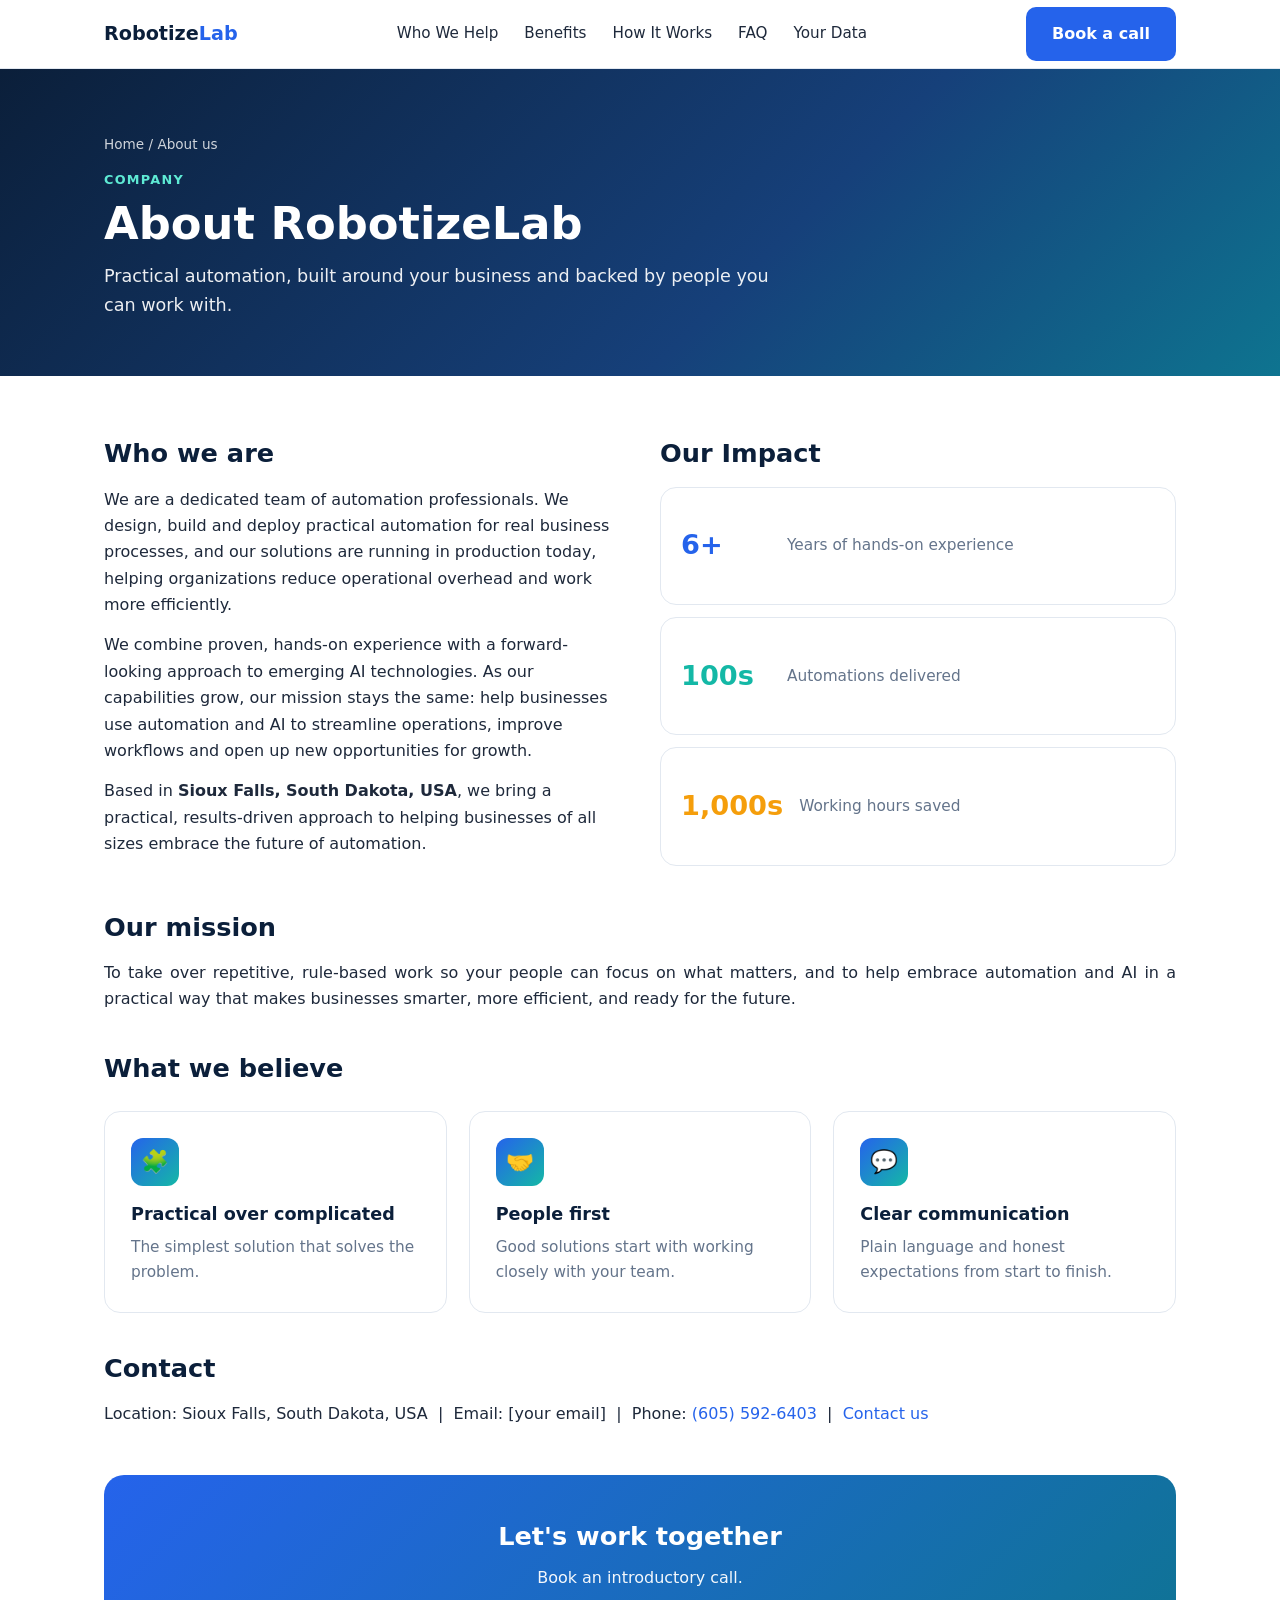
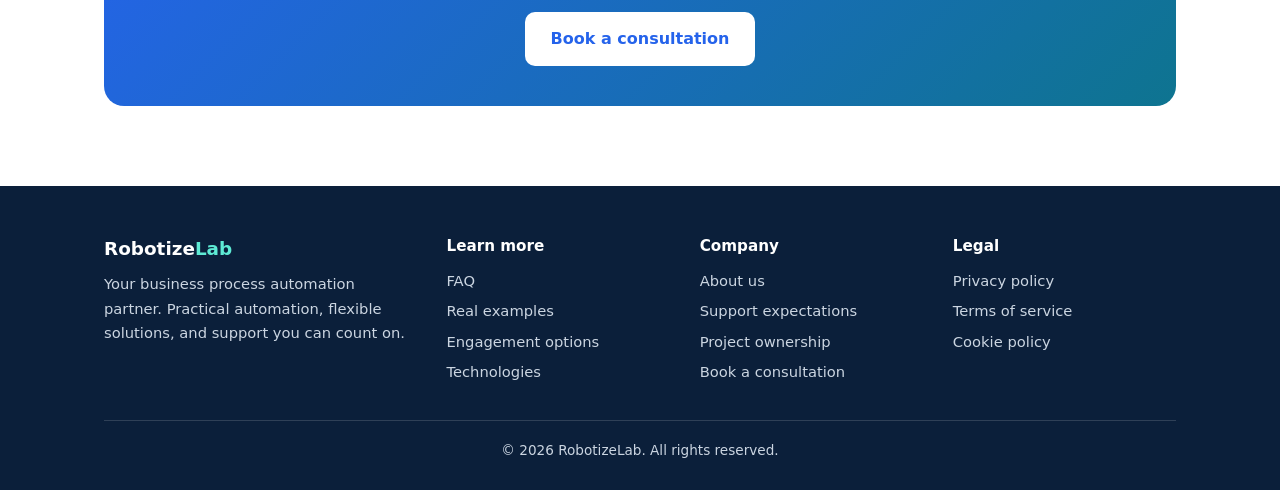
==== about.html @ 9ebb96de "Add files via upload" ====
<!DOCTYPE html>
<html lang="en">
<head>
<meta charset="utf-8">
<meta name="viewport" content="width=device-width,initial-scale=1">
<title>About us | RobotizeLab</title>
<link rel="stylesheet" href="site.css">
</head>
<body>
<div class="pagehead"><div class="container">
  <div class="crumbs"><a href="index.html">Home</a> / About us</div>
  <div class="eyebrow">Company</div>
  <h1>About RobotizeLab</h1>
  <p>Practical automation, built around your business and backed by people you can work with.</p>
</div></div>
<main><div class="container">
  <div style="display:grid;grid-template-columns:repeat(auto-fit,minmax(300px,1fr));gap:40px;align-items:stretch">
  <div>
  <h2>Who we are</h2>
  <div>
    <p>We are a dedicated team of automation professionals. We design, build and deploy practical automation for real business processes, and our solutions are running in production today, helping organizations reduce operational overhead and work more efficiently.</p>
    <p>We combine proven, hands-on experience with a forward-looking approach to emerging AI technologies. As our capabilities grow, our mission stays the same: help businesses use automation and AI to streamline operations, improve workflows and open up new opportunities for growth.</p>
    <p>Based in <b>Sioux Falls, South Dakota, USA</b>, we bring a practical, results-driven approach to helping businesses of all sizes embrace the future of automation.</p>
  </div>
  </div>
  <div>
  <h2>Our Impact</h2>
  <div style="display:flex;flex-direction:column;gap:12px;height:calc(100% - 60px)">
    <div class="card" style="display:flex;align-items:center;gap:16px;padding:14px 20px;margin:0;flex:1"><div style="min-width:90px;font-size:1.7rem;font-weight:800;color:#2563eb">6+</div><p>Years of hands-on experience</p></div>
    <div class="card" style="display:flex;align-items:center;gap:16px;padding:14px 20px;margin:0;flex:1"><div style="min-width:90px;font-size:1.7rem;font-weight:800;color:#14b8a6">100s</div><p>Automations delivered</p></div>
    <div class="card" style="display:flex;align-items:center;gap:16px;padding:14px 20px;margin:0;flex:1"><div style="min-width:90px;font-size:1.7rem;font-weight:800;color:#f59e0b">1,000s</div><p>Working hours saved</p></div>
  </div>
      </div>
      </div>
  <h2>Our mission</h2>
  <p style="text-align:justify">To take over repetitive, rule-based work so your people can focus on what matters, and to help embrace automation and AI in a practical way that makes businesses smarter, more efficient, and ready for the future.</p>
  <h2>What we believe</h2>
  <div class="grid">
    <div class="card"><div class="icon">&#129513;</div><h3>Practical over complicated</h3><p>The simplest solution that solves the problem.</p></div>
    <div class="card"><div class="icon">&#129309;</div><h3>People first</h3><p>Good solutions start with working closely with your team.</p></div>
    <div class="card"><div class="icon">&#128172;</div><h3>Clear communication</h3><p>Plain language and honest expectations from start to finish.</p></div>
  </div>
  <h2>Contact</h2>
  <p>Location: Sioux Falls, South Dakota, USA &nbsp;|&nbsp; Email: [your email] &nbsp;|&nbsp; Phone: <a href="tel:+16055926403" style="color:#2563eb;text-decoration:none">(605) 592-6403</a> &nbsp;|&nbsp; <a href="index.html#contact" style="color:#2563eb;text-decoration:none">Contact us</a></p>
  <div class="cta"><h2>Let's work together</h2><p>Book an introductory call.</p><a href="booking.html" class="btn btn-light">Book a consultation</a></div>
</div></main>
<script src="site.js"></script>
</body>
</html>
---- site.css ----
:root{--navy:#0b1f3a;--blue:#2563eb;--teal:#14b8a6;--bg:#f6f8fc;--text:#1e293b;--muted:#64748b;--white:#fff}
*{box-sizing:border-box;margin:0;padding:0}
html{scroll-behavior:smooth}
body{font-family:"Segoe UI",system-ui,-apple-system,Arial,sans-serif;color:var(--text);line-height:1.65;background:#fff}
a{color:inherit;text-decoration:none}
.container{max-width:1120px;margin:0 auto;padding:0 24px}
header{position:sticky;top:0;z-index:10;background:rgba(255,255,255,.92);backdrop-filter:blur(8px);border-bottom:1px solid #e2e8f0}
nav{display:flex;align-items:center;justify-content:space-between;height:68px}
.logo{font-weight:800;font-size:1.2rem;color:var(--navy)}
.logo span{color:var(--blue)}
nav ul{display:flex;gap:26px;list-style:none;font-weight:500;font-size:.95rem}
nav ul a:hover,nav ul a.on{color:var(--blue)}
.btn{display:inline-block;padding:12px 24px;border-radius:10px;font-weight:600;border:2px solid transparent;transition:.2s;cursor:pointer;font-size:1rem;font-family:inherit}
.btn-primary{background:var(--blue);color:#fff}
.btn-primary:hover{background:#1d4ed8;transform:translateY(-2px)}
.btn-light{background:#fff;color:var(--blue)}
.pagehead{background:linear-gradient(135deg,var(--navy),#16407a 60%,#0e7490);color:#fff;padding:64px 0 56px}
.pagehead .eyebrow{color:#5eead4}
.pagehead h1{font-size:clamp(1.9rem,4vw,2.8rem);line-height:1.2;margin:6px 0 12px;max-width:800px}
.pagehead p{max-width:680px;opacity:.92;font-size:1.1rem}
.crumbs{font-size:.85rem;opacity:.8;margin-bottom:14px}
.crumbs a:hover{text-decoration:underline}
.eyebrow{color:var(--blue);font-weight:700;text-transform:uppercase;letter-spacing:.1em;font-size:.8rem}
main{padding:56px 0 80px}
main h2{font-size:1.6rem;color:var(--navy);margin:34px 0 12px}
main h2:first-child{margin-top:0}
main p{margin-bottom:14px}
.lead{color:var(--muted);font-size:1.08rem;max-width:720px}
.note{background:#fef3c7;border-left:4px solid #f59e0b;padding:12px 16px;border-radius:8px;font-size:.9rem;margin-bottom:28px}
.grid{display:grid;grid-template-columns:repeat(auto-fit,minmax(260px,1fr));gap:22px;margin:22px 0}
.card{background:#fff;border:1px solid #e2e8f0;border-radius:16px;padding:26px;transition:.25s}
.card:hover{transform:translateY(-4px);box-shadow:0 14px 34px rgba(15,23,42,.1);border-color:#bfdbfe}
.icon{width:48px;height:48px;border-radius:12px;background:linear-gradient(135deg,var(--blue),var(--teal));display:grid;place-items:center;font-size:1.4rem;margin-bottom:14px}
.card h3{color:var(--navy);margin-bottom:6px;font-size:1.1rem}
.card p{color:var(--muted);font-size:.96rem;margin:0}
.checks{list-style:none;margin:14px 0}
.checks li{padding:7px 0 7px 34px;position:relative}
.checks li:before{content:"✓";position:absolute;left:0;top:8px;width:24px;height:24px;border-radius:50%;background:var(--teal);color:#fff;display:grid;place-items:center;font-size:.8rem;font-weight:700}
.tools{display:flex;justify-content:space-between;align-items:center;margin-bottom:18px;color:var(--muted);font-size:.92rem}
.link-btn{background:none;border:0;color:var(--blue);font:inherit;font-weight:600;cursor:pointer}
.faq{display:grid;gap:12px;max-width:860px}
.faq details{background:#fff;border:1px solid #e2e8f0;border-radius:12px;padding:0 20px;transition:.2s}
.faq details[open]{border-color:#93c5fd;box-shadow:0 8px 22px rgba(15,23,42,.07)}
.faq summary{cursor:pointer;font-weight:600;color:var(--navy);padding:16px 0;list-style:none;display:flex;justify-content:space-between;gap:16px;align-items:center}
.faq summary::-webkit-details-marker{display:none}
.faq summary:after{content:"＋";color:var(--blue);font-size:1.2rem;flex:none}
.faq details[open] summary:after{content:"－"}
.faq details p{color:var(--muted);padding-bottom:16px;margin:0}
.steps{display:grid;grid-template-columns:repeat(auto-fit,minmax(200px,1fr));gap:18px;counter-reset:s;margin:22px 0}
.step{counter-increment:s;padding:22px;background:#fff;border-radius:16px;border:1px solid #e2e8f0}
.step:before{content:counter(s);display:grid;place-items:center;width:36px;height:36px;border-radius:50%;background:var(--blue);color:#fff;font-weight:700;margin-bottom:12px}
.step h3{color:var(--navy);margin-bottom:4px}
.step p{color:var(--muted);font-size:.94rem;margin:0}
.chips{display:flex;flex-wrap:wrap;gap:10px;margin:12px 0 22px}
.chip{background:#fff;border:1px solid #e2e8f0;border-radius:999px;padding:8px 16px;font-weight:600;color:var(--navy);font-size:.93rem}
.cta{background:linear-gradient(135deg,var(--blue),#0e7490);color:#fff;border-radius:20px;padding:40px;text-align:center;margin-top:48px}
.cta h2{color:#fff;margin:0 0 8px}
.cta p{opacity:.95;margin-bottom:20px}
.empty{border:2px dashed #cbd5e1;border-radius:16px;padding:40px;text-align:center;color:var(--muted);background:var(--bg)}
.empty b{display:block;color:var(--navy);font-size:1.1rem;margin-bottom:6px}
form.book{background:#fff;border:1px solid #e2e8f0;border-radius:16px;padding:28px;display:grid;gap:14px;max-width:560px}
form.book label{display:grid;gap:5px;font-weight:600;color:var(--navy);font-size:.92rem}
form.book input,form.book select,form.book textarea{width:100%;padding:11px 13px;border:1px solid #cbd5e1;border-radius:9px;font:inherit}
form.book textarea{min-height:90px;resize:vertical}
#bookMsg{color:#047857;font-weight:600}
footer{background:var(--navy);color:#cbd5e1;padding:48px 0 28px;font-size:.92rem}
.fcols{display:grid;grid-template-columns:1.4fr 1fr 1fr 1fr;gap:30px}
footer h4{color:#fff;margin-bottom:10px;font-size:.95rem}
footer ul{list-style:none}
footer li{margin:6px 0}
footer a:hover{color:#5eead4}
footer .brand{color:#fff;font-weight:800;font-size:1.15rem;margin-bottom:8px}
footer .brand span{color:#5eead4}
.fbottom{border-top:1px solid rgba(255,255,255,.15);margin-top:30px;padding-top:18px;font-size:.85rem;text-align:center}
@media(max-width:820px){nav ul{display:none}.fcols{grid-template-columns:1fr 1fr}.cta{padding:28px 20px}}
@media(max-width:520px){.fcols{grid-template-columns:1fr}}
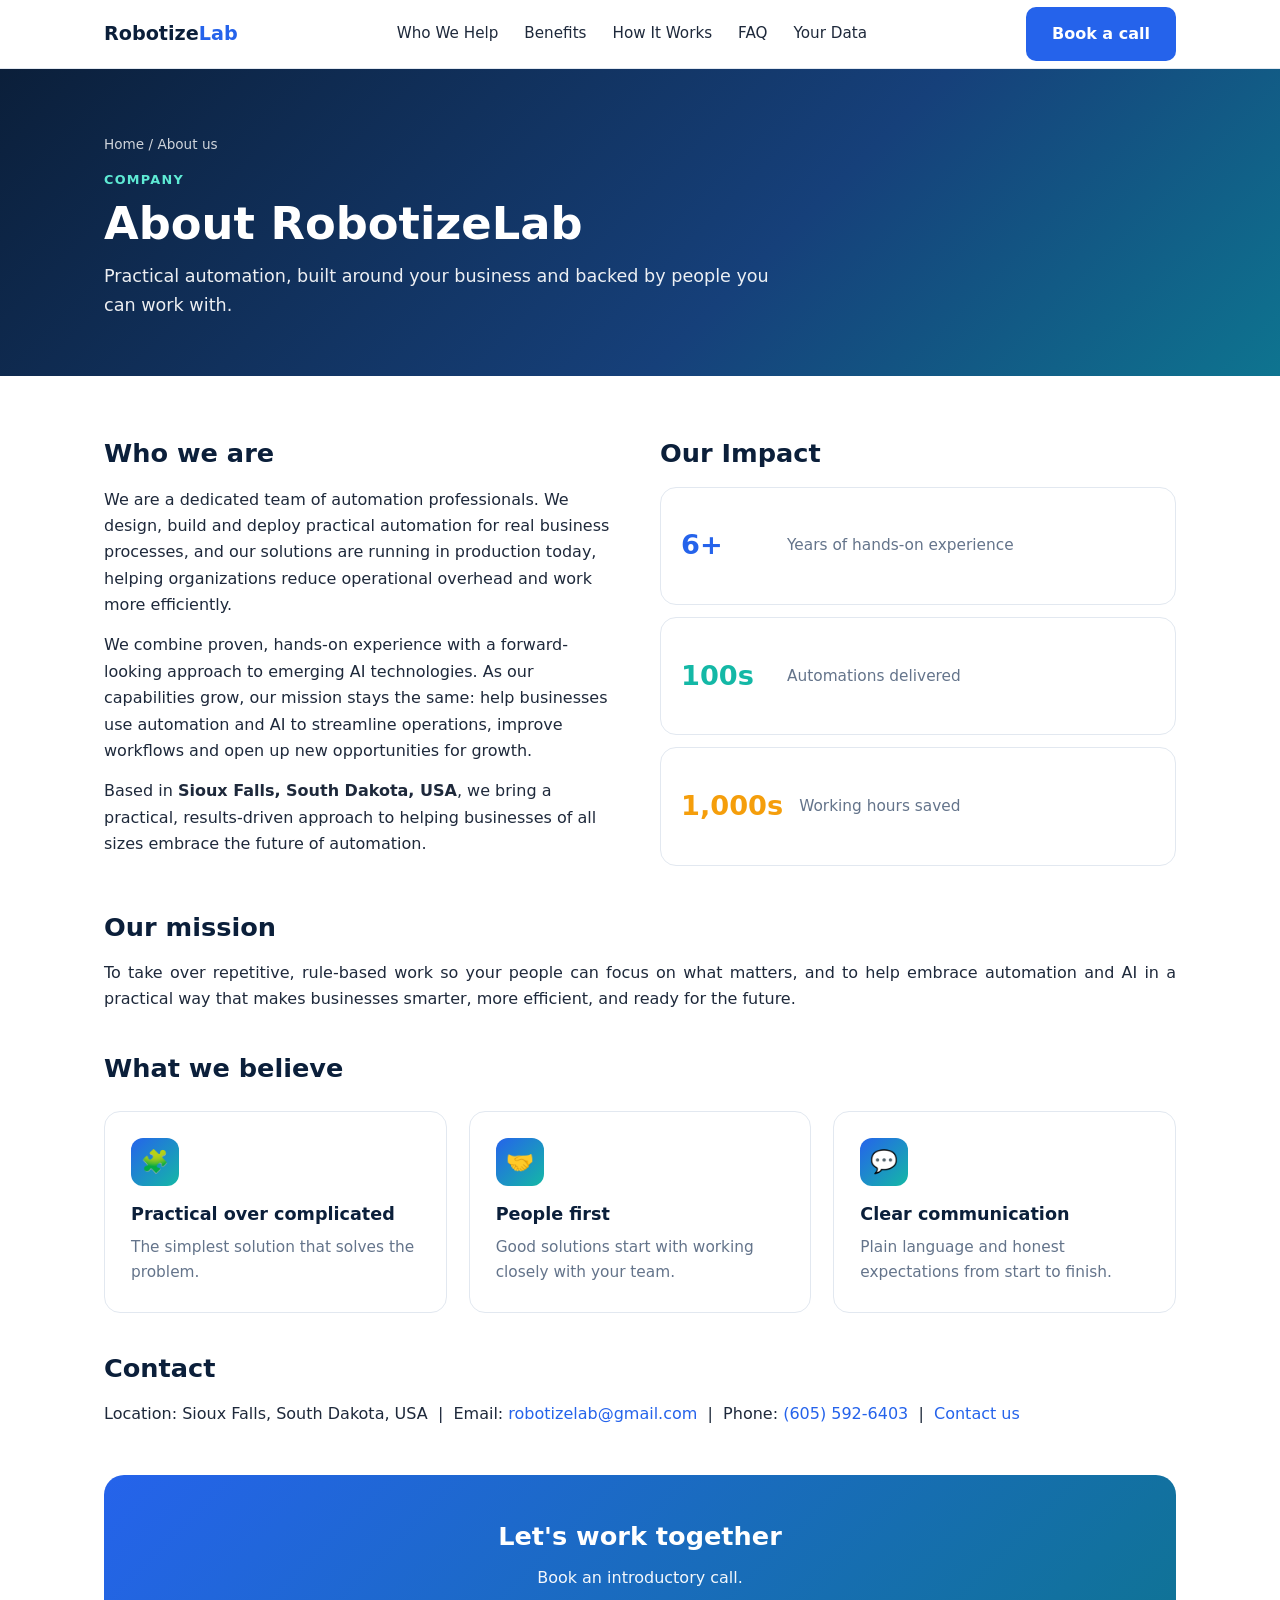
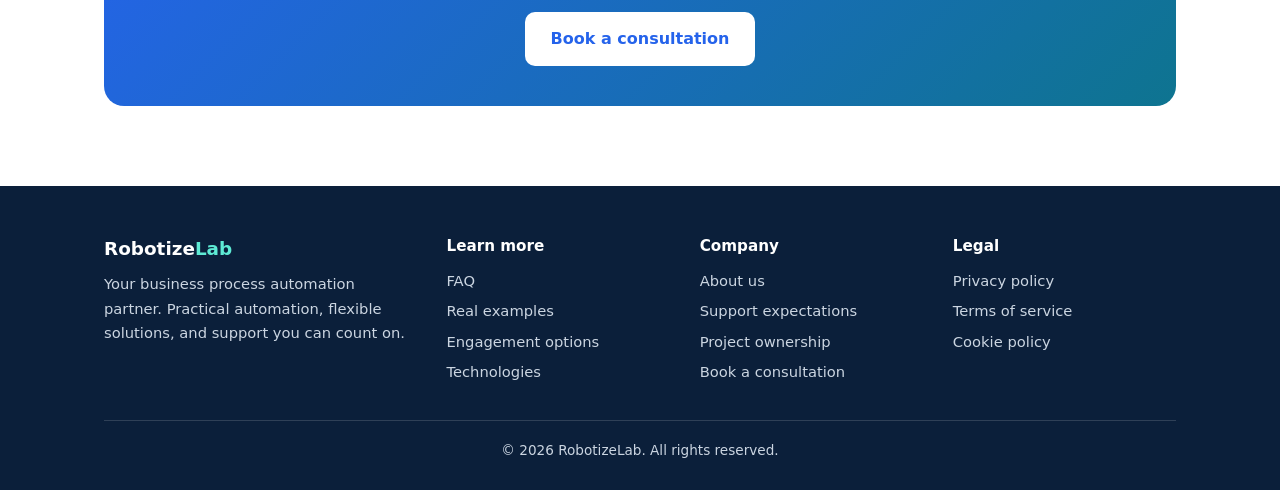
==== commit 4e87a417: "Modifying with web3forms" ====
--- a/about.html
+++ b/about.html
@@ -41,7 +41,7 @@
     <div class="card"><div class="icon">&#128172;</div><h3>Clear communication</h3><p>Plain language and honest expectations from start to finish.</p></div>
   </div>
   <h2>Contact</h2>
-  <p>Location: Sioux Falls, South Dakota, USA &nbsp;|&nbsp; Email: [your email] &nbsp;|&nbsp; Phone: <a href="tel:+16055926403" style="color:#2563eb;text-decoration:none">(605) 592-6403</a> &nbsp;|&nbsp; <a href="index.html#contact" style="color:#2563eb;text-decoration:none">Contact us</a></p>
+  <p>Location: Sioux Falls, South Dakota, USA &nbsp;|&nbsp; Email: <a href="mailto:robotizelab@gmail.com" style="color:#2563eb;text-decoration:none">robotizelab@gmail.com</a> &nbsp;|&nbsp; Phone: <a href="tel:+16055926403" style="color:#2563eb;text-decoration:none">(605) 592-6403</a> &nbsp;|&nbsp; <a href="index.html#contact" style="color:#2563eb;text-decoration:none">Contact us</a></p>
   <div class="cta"><h2>Let's work together</h2><p>Book an introductory call.</p><a href="booking.html" class="btn btn-light">Book a consultation</a></div>
 </div></main>
 <script src="site.js"></script>
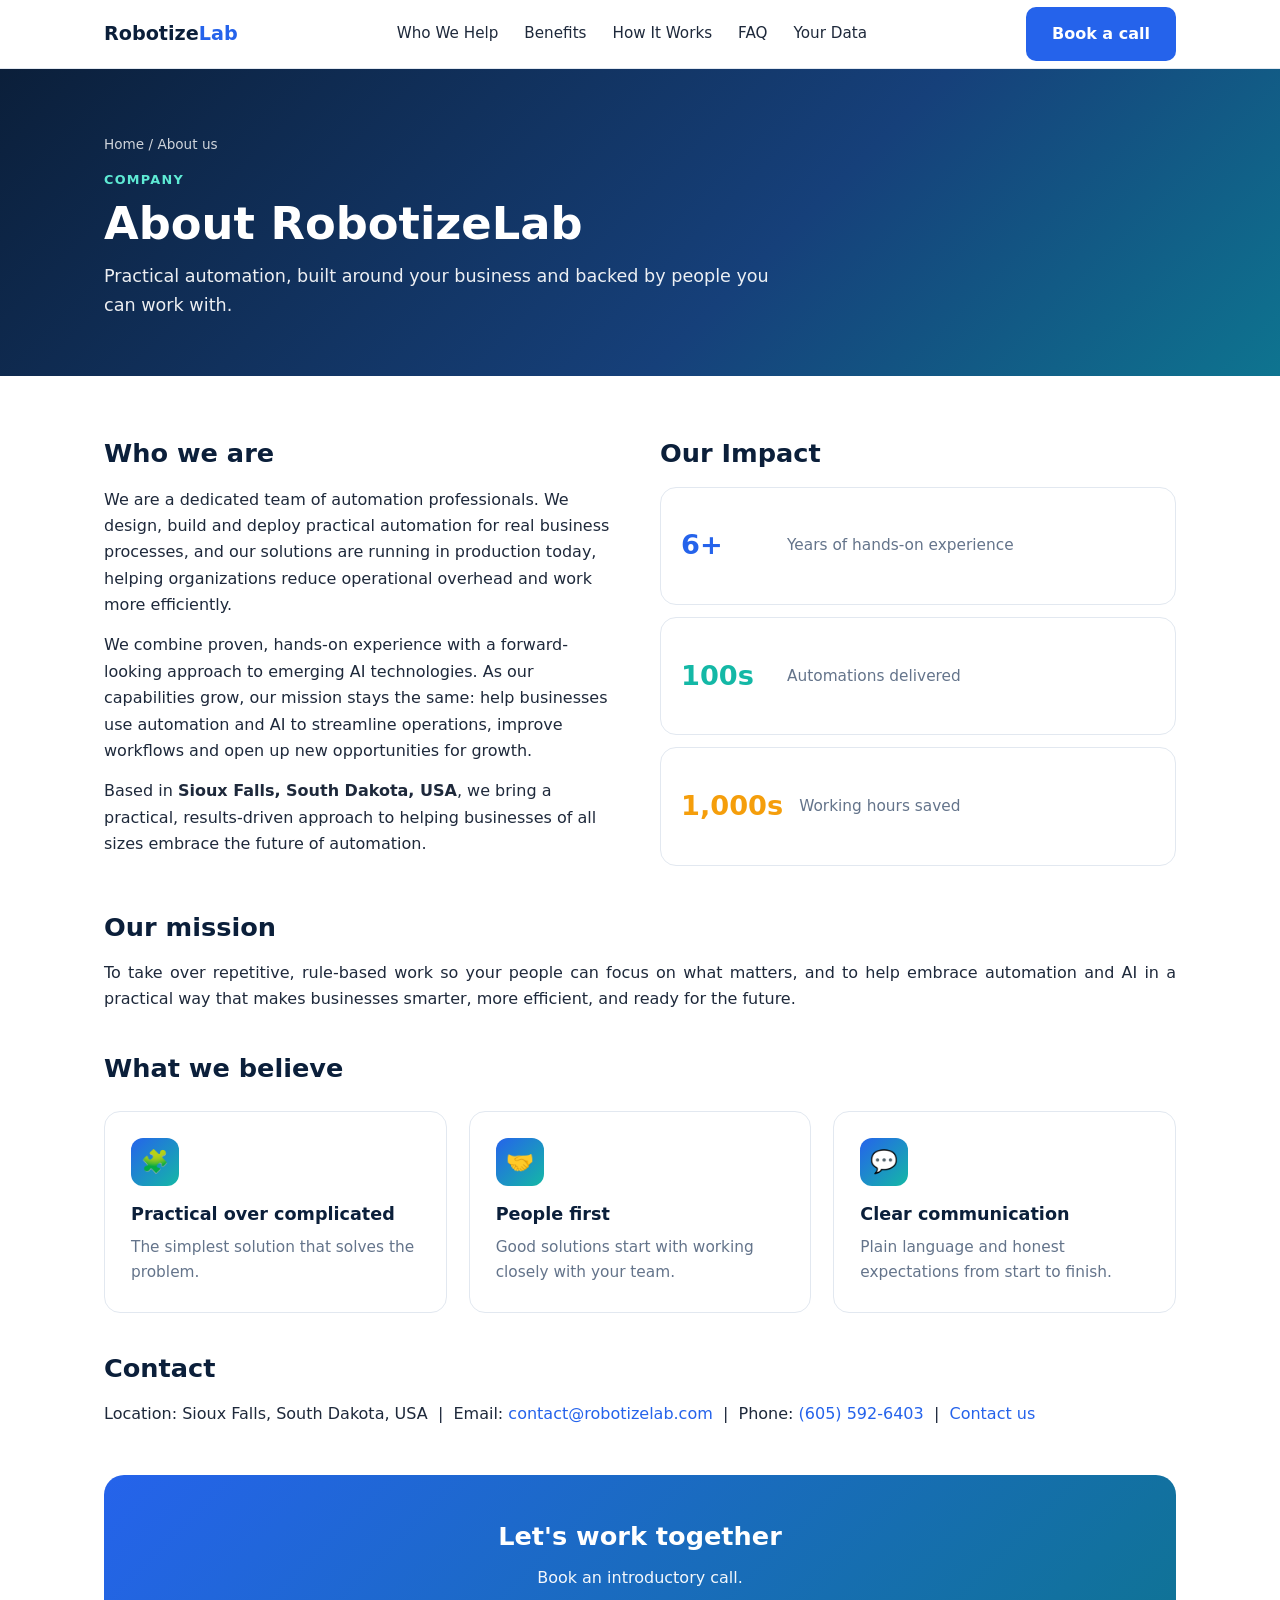
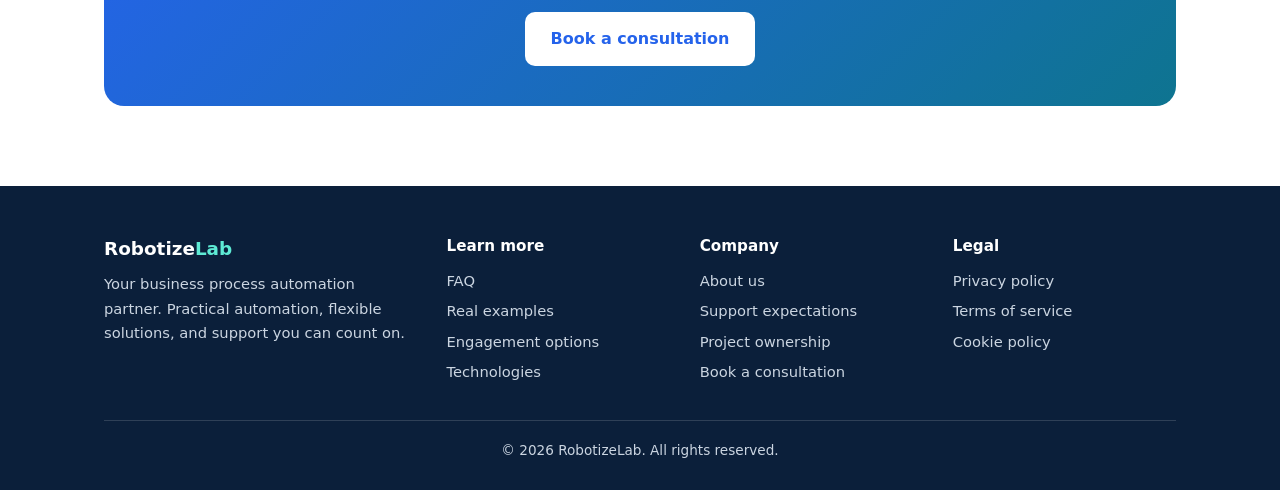
==== commit 6cd4ea28: "email updated" ====
--- a/about.html
+++ b/about.html
@@ -41,7 +41,7 @@
     <div class="card"><div class="icon">&#128172;</div><h3>Clear communication</h3><p>Plain language and honest expectations from start to finish.</p></div>
   </div>
   <h2>Contact</h2>
-  <p>Location: Sioux Falls, South Dakota, USA &nbsp;|&nbsp; Email: <a href="mailto:robotizelab@gmail.com" style="color:#2563eb;text-decoration:none">robotizelab@gmail.com</a> &nbsp;|&nbsp; Phone: <a href="tel:+16055926403" style="color:#2563eb;text-decoration:none">(605) 592-6403</a> &nbsp;|&nbsp; <a href="index.html#contact" style="color:#2563eb;text-decoration:none">Contact us</a></p>
+  <p>Location: Sioux Falls, South Dakota, USA &nbsp;|&nbsp; Email: <a href="mailto:contact@robotizelab.com" style="color:#2563eb;text-decoration:none">contact@robotizelab.com</a> &nbsp;|&nbsp; Phone: <a href="tel:+16055926403" style="color:#2563eb;text-decoration:none">(605) 592-6403</a> &nbsp;|&nbsp; <a href="index.html#contact" style="color:#2563eb;text-decoration:none">Contact us</a></p>
   <div class="cta"><h2>Let's work together</h2><p>Book an introductory call.</p><a href="booking.html" class="btn btn-light">Book a consultation</a></div>
 </div></main>
 <script src="site.js"></script>
